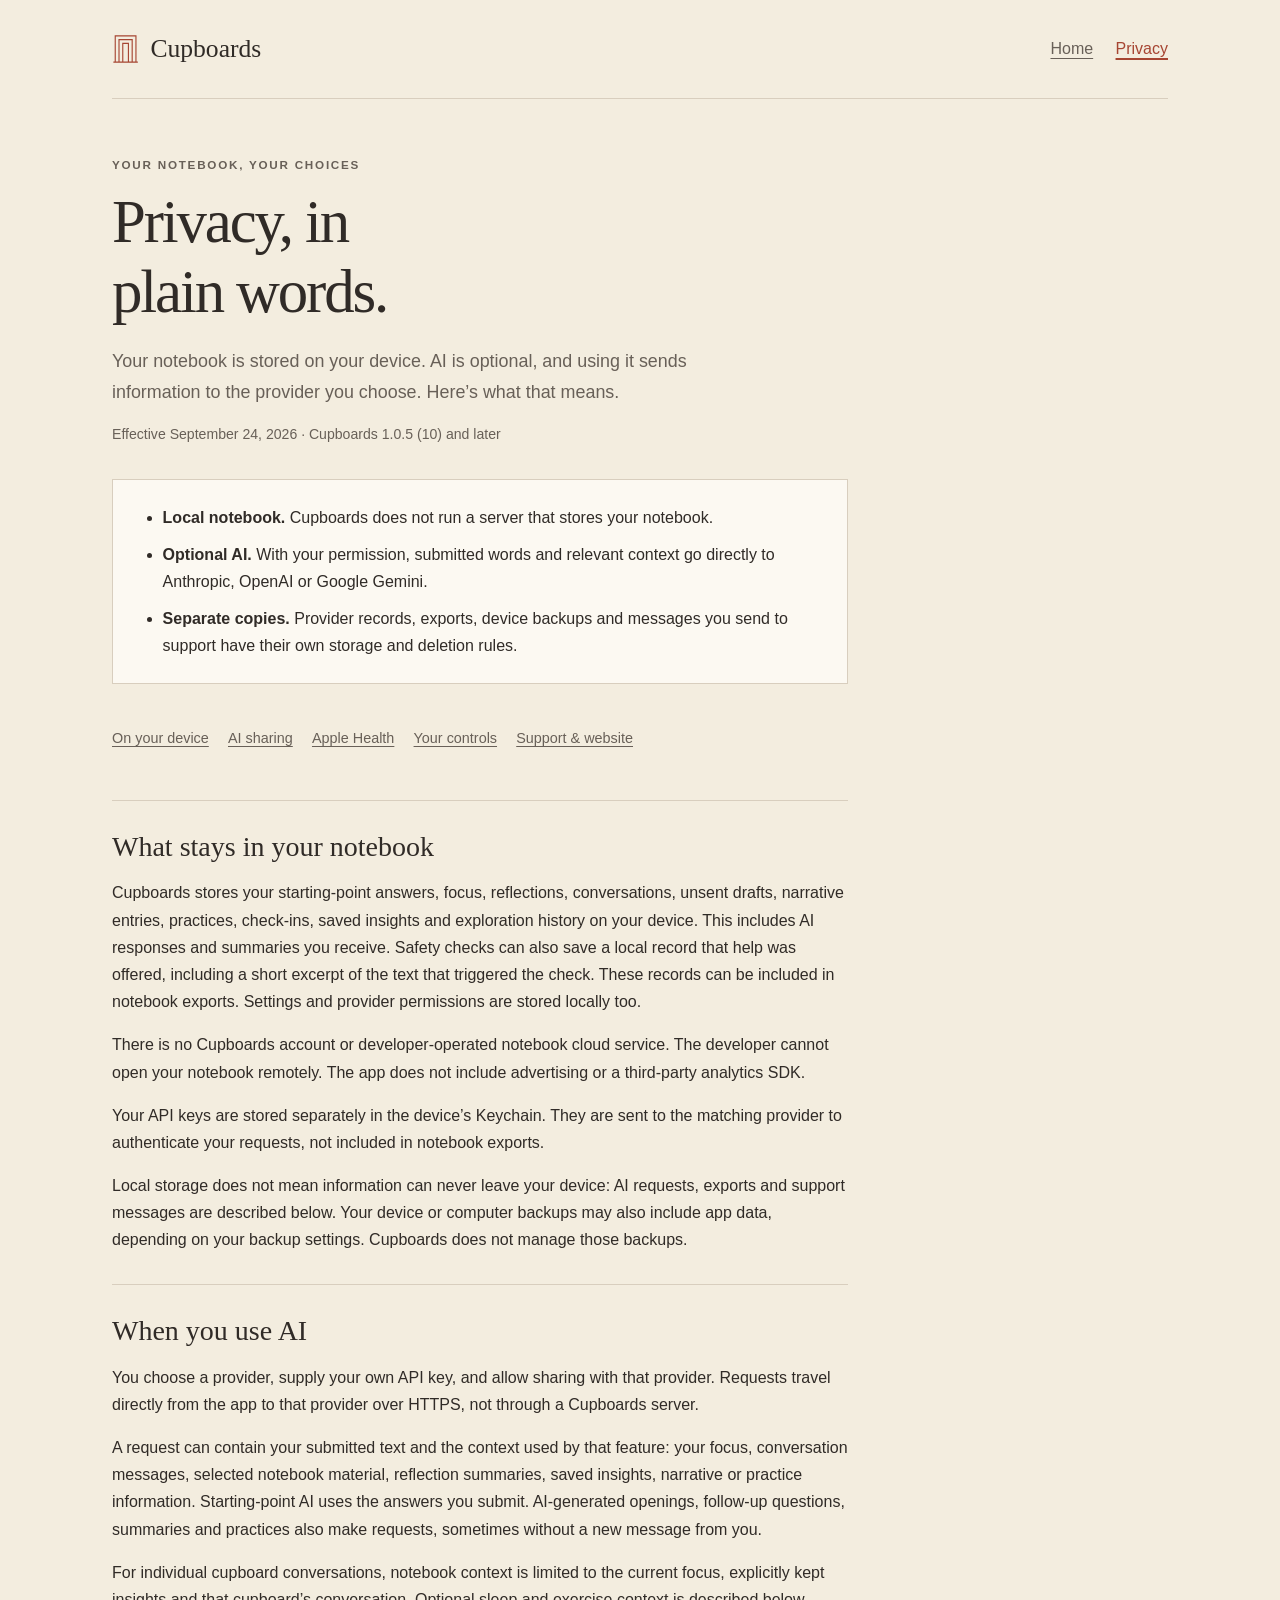
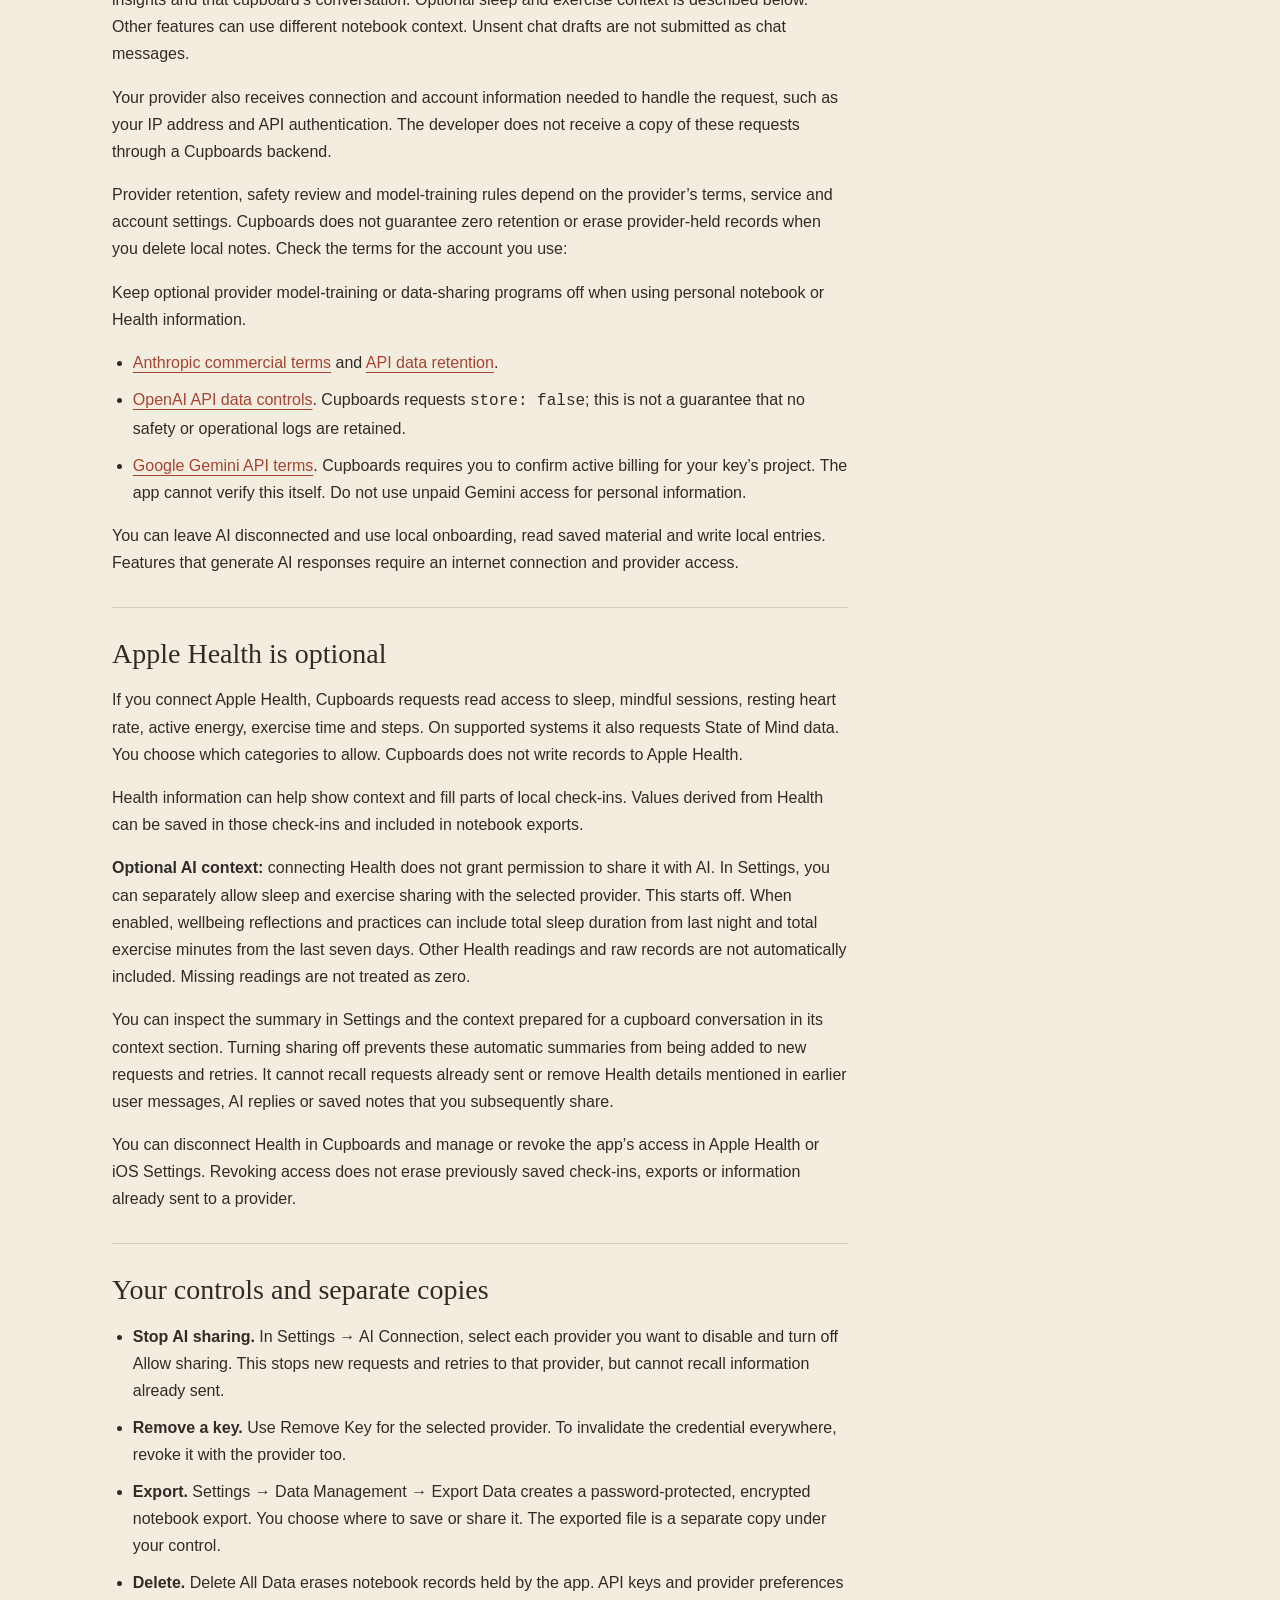
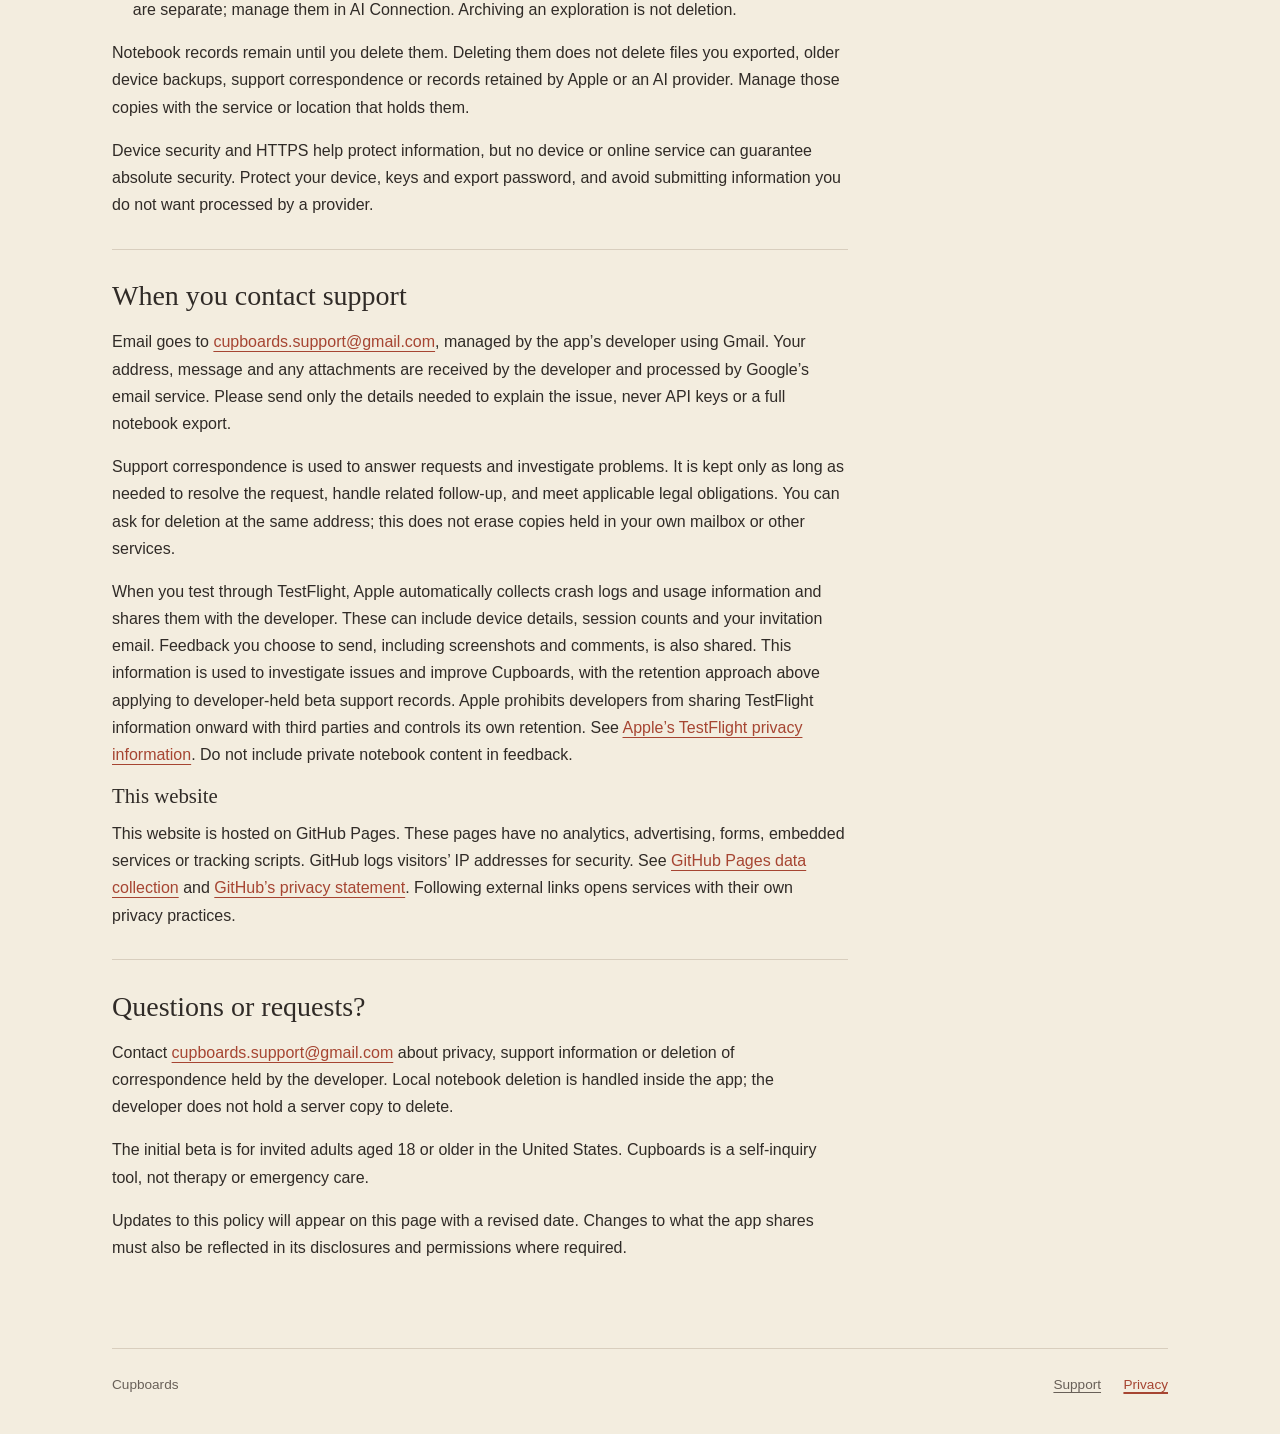
==== privacy.html @ 1234ba88 "Publish Cupboards information, privacy and support pages" ====
<!doctype html>
<html lang="en">
<head>
  <meta charset="utf-8">
  <meta name="viewport" content="width=device-width, initial-scale=1">
  <meta name="robots" content="noindex, nofollow">
  <meta name="description" content="How Cupboards handles your notebook, AI requests, Apple Health, exports and support messages.">
  <title>Privacy · Cupboards</title>
  <link rel="stylesheet" href="styles.css">
</head>
<body>
  <a class="skip" href="#main">Skip to content</a>
  <header class="site-header shell">
    <a class="brand" href="index.html"><svg viewBox="0 0 28 34" fill="none" aria-hidden="true"><path d="M3 31V3h22v28M7 31V7h14v24M11 31V11h6v20M1 31h26" stroke="currentColor" stroke-width="1.2"/></svg>Cupboards</a>
    <nav aria-label="Main"><a href="index.html">Home</a><a href="privacy.html" aria-current="page">Privacy</a></nav>
  </header>
  <main id="main" class="shell" tabindex="-1">
    <article class="reading policy">
      <p class="eyebrow">Your notebook, your choices</p>
      <h1>Privacy, in plain words.</h1>
      <p class="intro">Your notebook is stored on your device. AI is optional, and using it sends information to the provider you choose. Here’s what that means.</p>
      <p class="small">Effective September 24, 2026 · Cupboards 1.0.5 (10) and later</p>
      <div class="summary" aria-label="Privacy summary">
        <ul>
          <li><strong>Local notebook.</strong> Cupboards does not run a server that stores your notebook.</li>
          <li><strong>Optional AI.</strong> With your permission, submitted words and relevant context go directly to Anthropic, OpenAI or Google Gemini.</li>
          <li><strong>Separate copies.</strong> Provider records, exports, device backups and messages you send to support have their own storage and deletion rules.</li>
        </ul>
      </div>
      <nav class="toc" aria-label="Privacy sections"><a href="#notebook">On your device</a><a href="#ai">AI sharing</a><a href="#health">Apple Health</a><a href="#controls">Your controls</a><a href="#support">Support &amp; website</a></nav>

      <section id="notebook">
        <h2>What stays in your notebook</h2>
        <p>Cupboards stores your starting-point answers, focus, reflections, conversations, unsent drafts, narrative entries, practices, check-ins, saved insights and exploration history on your device. This includes AI responses and summaries you receive. Safety checks can also save a local record that help was offered, including a short excerpt of the text that triggered the check. These records can be included in notebook exports. Settings and provider permissions are stored locally too.</p>
        <p>There is no Cupboards account or developer-operated notebook cloud service. The developer cannot open your notebook remotely. The app does not include advertising or a third-party analytics SDK.</p>
        <p>Your API keys are stored separately in the device’s Keychain. They are sent to the matching provider to authenticate your requests, not included in notebook exports.</p>
        <p>Local storage does not mean information can never leave your device: AI requests, exports and support messages are described below. Your device or computer backups may also include app data, depending on your backup settings. Cupboards does not manage those backups.</p>
      </section>

      <section id="ai">
        <h2>When you use AI</h2>
        <p>You choose a provider, supply your own API key, and allow sharing with that provider. Requests travel directly from the app to that provider over HTTPS, not through a Cupboards server.</p>
        <p>A request can contain your submitted text and the context used by that feature: your focus, conversation messages, selected notebook material, reflection summaries, saved insights, narrative or practice information. Starting-point AI uses the answers you submit. AI-generated openings, follow-up questions, summaries and practices also make requests, sometimes without a new message from you.</p>
        <p>For individual cupboard conversations, notebook context is limited to the current focus, explicitly kept insights and that cupboard’s conversation. Optional sleep and exercise context is described below. Other features can use different notebook context. Unsent chat drafts are not submitted as chat messages.</p>
        <p>Your provider also receives connection and account information needed to handle the request, such as your IP address and API authentication. The developer does not receive a copy of these requests through a Cupboards backend.</p>
        <p>Provider retention, safety review and model-training rules depend on the provider’s terms, service and account settings. Cupboards does not guarantee zero retention or erase provider-held records when you delete local notes. Check the terms for the account you use:</p>
        <p>Keep optional provider model-training or data-sharing programs off when using personal notebook or Health information.</p>
        <ul>
          <li><a href="https://www.anthropic.com/legal/commercial-terms">Anthropic commercial terms</a> and <a href="https://platform.claude.com/docs/en/manage-claude/api-and-data-retention">API data retention</a>.</li>
          <li><a href="https://developers.openai.com/api/docs/guides/your-data">OpenAI API data controls</a>. Cupboards requests <code>store: false</code>; this is not a guarantee that no safety or operational logs are retained.</li>
          <li><a href="https://ai.google.dev/gemini-api/terms">Google Gemini API terms</a>. Cupboards requires you to confirm active billing for your key’s project. The app cannot verify this itself. Do not use unpaid Gemini access for personal information.</li>
        </ul>
        <p>You can leave AI disconnected and use local onboarding, read saved material and write local entries. Features that generate AI responses require an internet connection and provider access.</p>
      </section>

      <section id="health">
        <h2>Apple Health is optional</h2>
        <p>If you connect Apple Health, Cupboards requests read access to sleep, mindful sessions, resting heart rate, active energy, exercise time and steps. On supported systems it also requests State of Mind data. You choose which categories to allow. Cupboards does not write records to Apple Health.</p>
        <p>Health information can help show context and fill parts of local check-ins. Values derived from Health can be saved in those check-ins and included in notebook exports.</p>
        <p><strong>Optional AI context:</strong> connecting Health does not grant permission to share it with AI. In Settings, you can separately allow sleep and exercise sharing with the selected provider. This starts off. When enabled, wellbeing reflections and practices can include total sleep duration from last night and total exercise minutes from the last seven days. Other Health readings and raw records are not automatically included. Missing readings are not treated as zero.</p>
        <p>You can inspect the summary in Settings and the context prepared for a cupboard conversation in its context section. Turning sharing off prevents these automatic summaries from being added to new requests and retries. It cannot recall requests already sent or remove Health details mentioned in earlier user messages, AI replies or saved notes that you subsequently share.</p>
        <p>You can disconnect Health in Cupboards and manage or revoke the app’s access in Apple Health or iOS Settings. Revoking access does not erase previously saved check-ins, exports or information already sent to a provider.</p>
      </section>

      <section id="controls">
        <h2>Your controls and separate copies</h2>
        <ul>
          <li><strong>Stop AI sharing.</strong> In Settings → AI Connection, select each provider you want to disable and turn off Allow sharing. This stops new requests and retries to that provider, but cannot recall information already sent.</li>
          <li><strong>Remove a key.</strong> Use Remove Key for the selected provider. To invalidate the credential everywhere, revoke it with the provider too.</li>
          <li><strong>Export.</strong> Settings → Data Management → Export Data creates a password-protected, encrypted notebook export. You choose where to save or share it. The exported file is a separate copy under your control.</li>
          <li><strong>Delete.</strong> Delete All Data erases notebook records held by the app. API keys and provider preferences are separate; manage them in AI Connection. Archiving an exploration is not deletion.</li>
        </ul>
        <p>Notebook records remain until you delete them. Deleting them does not delete files you exported, older device backups, support correspondence or records retained by Apple or an AI provider. Manage those copies with the service or location that holds them.</p>
        <p>Device security and HTTPS help protect information, but no device or online service can guarantee absolute security. Protect your device, keys and export password, and avoid submitting information you do not want processed by a provider.</p>
      </section>

      <section id="support">
        <h2>When you contact support</h2>
        <p>Email goes to <a href="mailto:cupboards.support@gmail.com">cupboards.support@gmail.com</a>, managed by the app’s developer using Gmail. Your address, message and any attachments are received by the developer and processed by Google’s email service. Please send only the details needed to explain the issue, never API keys or a full notebook export.</p>
        <p>Support correspondence is used to answer requests and investigate problems. It is kept only as long as needed to resolve the request, handle related follow-up, and meet applicable legal obligations. You can ask for deletion at the same address; this does not erase copies held in your own mailbox or other services.</p>
        <p>When you test through TestFlight, Apple automatically collects crash logs and usage information and shares them with the developer. These can include device details, session counts and your invitation email. Feedback you choose to send, including screenshots and comments, is also shared. This information is used to investigate issues and improve Cupboards, with the retention approach above applying to developer-held beta support records. Apple prohibits developers from sharing TestFlight information onward with third parties and controls its own retention. See <a href="https://www.apple.com/legal/privacy/data/en/test-flight/">Apple’s TestFlight privacy information</a>. Do not include private notebook content in feedback.</p>
        <h3>This website</h3>
        <p>This website is hosted on GitHub Pages. These pages have no analytics, advertising, forms, embedded services or tracking scripts. GitHub logs visitors’ IP addresses for security. See <a href="https://docs.github.com/en/pages/getting-started-with-github-pages/what-is-github-pages#data-collection">GitHub Pages data collection</a> and <a href="https://docs.github.com/en/site-policy/privacy-policies/github-general-privacy-statement">GitHub’s privacy statement</a>. Following external links opens services with their own privacy practices.</p>
      </section>

      <section id="contact">
        <h2>Questions or requests?</h2>
        <p>Contact <a href="mailto:cupboards.support@gmail.com">cupboards.support@gmail.com</a> about privacy, support information or deletion of correspondence held by the developer. Local notebook deletion is handled inside the app; the developer does not hold a server copy to delete.</p>
        <p>The initial beta is for invited adults aged 18 or older in the United States. Cupboards is a self-inquiry tool, not therapy or emergency care.</p>
        <p>Updates to this policy will appear on this page with a revised date. Changes to what the app shares must also be reflected in its disclosures and permissions where required.</p>
      </section>
    </article>
  </main>
  <footer class="shell"><span>Cupboards</span><nav aria-label="Footer"><a href="support.html">Support</a><a href="privacy.html" aria-current="page">Privacy</a></nav></footer>
</body>
</html>
---- styles.css ----
:root {
  color-scheme: light;
  --paper: #f3eddf;
  --sheet: #fcf9f2;
  --ink: #302b27;
  --muted: #686058;
  --thread: #a64532;
  --line: #d8cebe;
  font-family: -apple-system, BlinkMacSystemFont, "Segoe UI", sans-serif;
  color: var(--ink);
  background: var(--paper);
  font-synthesis: none;
}
* { box-sizing: border-box; }
body { margin: 0; font-size: 1rem; line-height: 1.7; }
a { color: var(--thread); text-underline-offset: .22em; overflow-wrap: anywhere; }
a:hover { text-decoration-thickness: 2px; }
:focus-visible { outline: 3px solid var(--thread); outline-offset: 5px; }
.skip { position: absolute; top: -8rem; left: 1rem; background: var(--sheet); padding: .7rem; z-index: 2; }
.skip:focus { top: 1rem; }
.shell { width: min(100% - 3rem, 66rem); margin-inline: auto; }
.draft { background: #e7ddd0; border-bottom: 1px solid var(--line); padding: .6rem 1.5rem; text-align: center; font-size: .82rem; }
.site-header { display: flex; align-items: center; justify-content: space-between; gap: 1rem; padding-block: 1.6rem; border-bottom: 1px solid var(--line); }
.brand { display: inline-flex; align-items: center; gap: .7rem; font: 1.6rem Georgia, serif; text-decoration: none; color: var(--ink); }
.brand svg { width: 1.7rem; height: 2rem; color: var(--thread); flex-shrink: 0; }
nav { display: flex; flex-wrap: wrap; gap: .3rem 1.4rem; }
nav a { display: inline-block; padding-block: .6rem; color: var(--muted); }
nav a[aria-current="page"] { color: var(--thread); text-decoration-thickness: 2px; }
main { padding-block: 3.5rem; }
.eyebrow { color: var(--muted); text-transform: uppercase; letter-spacing: .15em; font-size: .73rem; font-weight: 650; margin: 0 0 .8rem; }
h1, h2, h3 { font-family: Georgia, "Times New Roman", serif; font-weight: 400; line-height: 1.15; text-wrap: balance; }
h1 { font-size: clamp(2.4rem, 6vw, 3.8rem); letter-spacing: -.035em; margin: 0 0 1.2rem; max-width: 16ch; }
h2 { font-size: 1.75rem; margin: 0 0 1rem; }
h3 { font-size: 1.3rem; margin: 0 0 .75rem; }
p { margin: 0 0 1rem; }
p:last-child { margin-bottom: 0; }
.intro { font-size: 1.12rem; max-width: 39rem; color: var(--muted); }
.landing-intro { padding-block: 3rem 4.5rem; max-width: 46rem; }
.landing-intro h1 { max-width: 19ch; font-size: clamp(2.7rem, 6vw, 4.4rem); }
.landing-intro .intro { max-width: 36rem; }
.journey { border-top: 1px solid var(--line); padding-block: 1rem 2.5rem; }
.journey h2 { font-size: 1.4rem; }
.landing-note { color: var(--muted); font-size: .86rem; margin-top: 1rem; }
.support-page { max-width: 46rem; }
.support-page h1 { font-size: 2.4rem; }
.small { font-size: .88rem; color: var(--muted); }
.section { padding-block: 2.3rem; border-top: 1px solid var(--line); }
.steps { display: grid; grid-template-columns: repeat(3, 1fr); gap: 1.6rem; margin-top: 1.7rem; }
.step-number { display: block; color: var(--thread); font: italic 1.15rem Georgia, serif; margin-bottom: .7rem; }
.steps p { color: var(--muted); font-size: .95rem; }
.reading { max-width: 46rem; }
.summary { background: var(--sheet); border: 1px solid var(--line); padding: 1.5rem 1.8rem; margin-block: 2rem; }
.summary ul { padding-left: 1.25rem; margin: 0; }
.summary li + li { margin-top: .6rem; }
.review-note { border-left: 3px solid var(--thread); background: #ebe1d3; padding: 1rem 1.3rem; margin-block: 1.5rem; font-size: .93rem; }
.toc { margin-block: 1.5rem 2.5rem; display: flex; flex-wrap: wrap; gap: .4rem 1.2rem; font-size: .9rem; }
.policy section { padding-block: 1.9rem; border-top: 1px solid var(--line); scroll-margin-top: 1rem; }
.policy ul { padding-left: 1.3rem; }
.policy li + li { margin-top: .6rem; }
details { border-bottom: 1px solid var(--line); padding: 1rem 0; }
summary { cursor: pointer; font-weight: 600; padding: .25rem; }
details p { margin: .9rem .25rem .3rem; max-width: 45rem; }
.safety { padding: 1.4rem 0; max-width: 48rem; color: var(--muted); font-size: .9rem; }
footer { border-top: 1px solid var(--line); padding-block: 1.5rem 2.5rem; display: flex; flex-wrap: wrap; justify-content: space-between; gap: 1rem; font-size: .85rem; color: var(--muted); }
footer nav { margin-left: auto; }
footer nav a { padding-block: 0; }
.draft-status { flex-basis: 100%; color: var(--muted); font-size: .75rem; }
@media (max-width: 640px) {
  .shell { width: min(100% - 2rem, 66rem); }
  .site-header { align-items: flex-start; flex-wrap: wrap; padding-block: 1rem; }
  .brand { font-size: 1.4rem; }
  nav { gap: 1rem; }
  main { padding-block: 2.2rem; }
  .landing-intro { padding-block: 1.5rem 3rem; }
  .landing-intro h1 { font-size: 2.7rem; }
  .landing .site-header > .small { font-size: .75rem; }
  .steps { grid-template-columns: 1fr; gap: 1.4rem; }
  .summary { padding: 1.3rem; }
  h1 { font-size: 2.65rem; }
}
@media print {
  body { background: white; color: black; }
  .shell { width: 100%; }
  nav, .skip, .toc { display: none; }
  main { padding-block: 1rem; }
  .policy section { break-inside: avoid; }
}
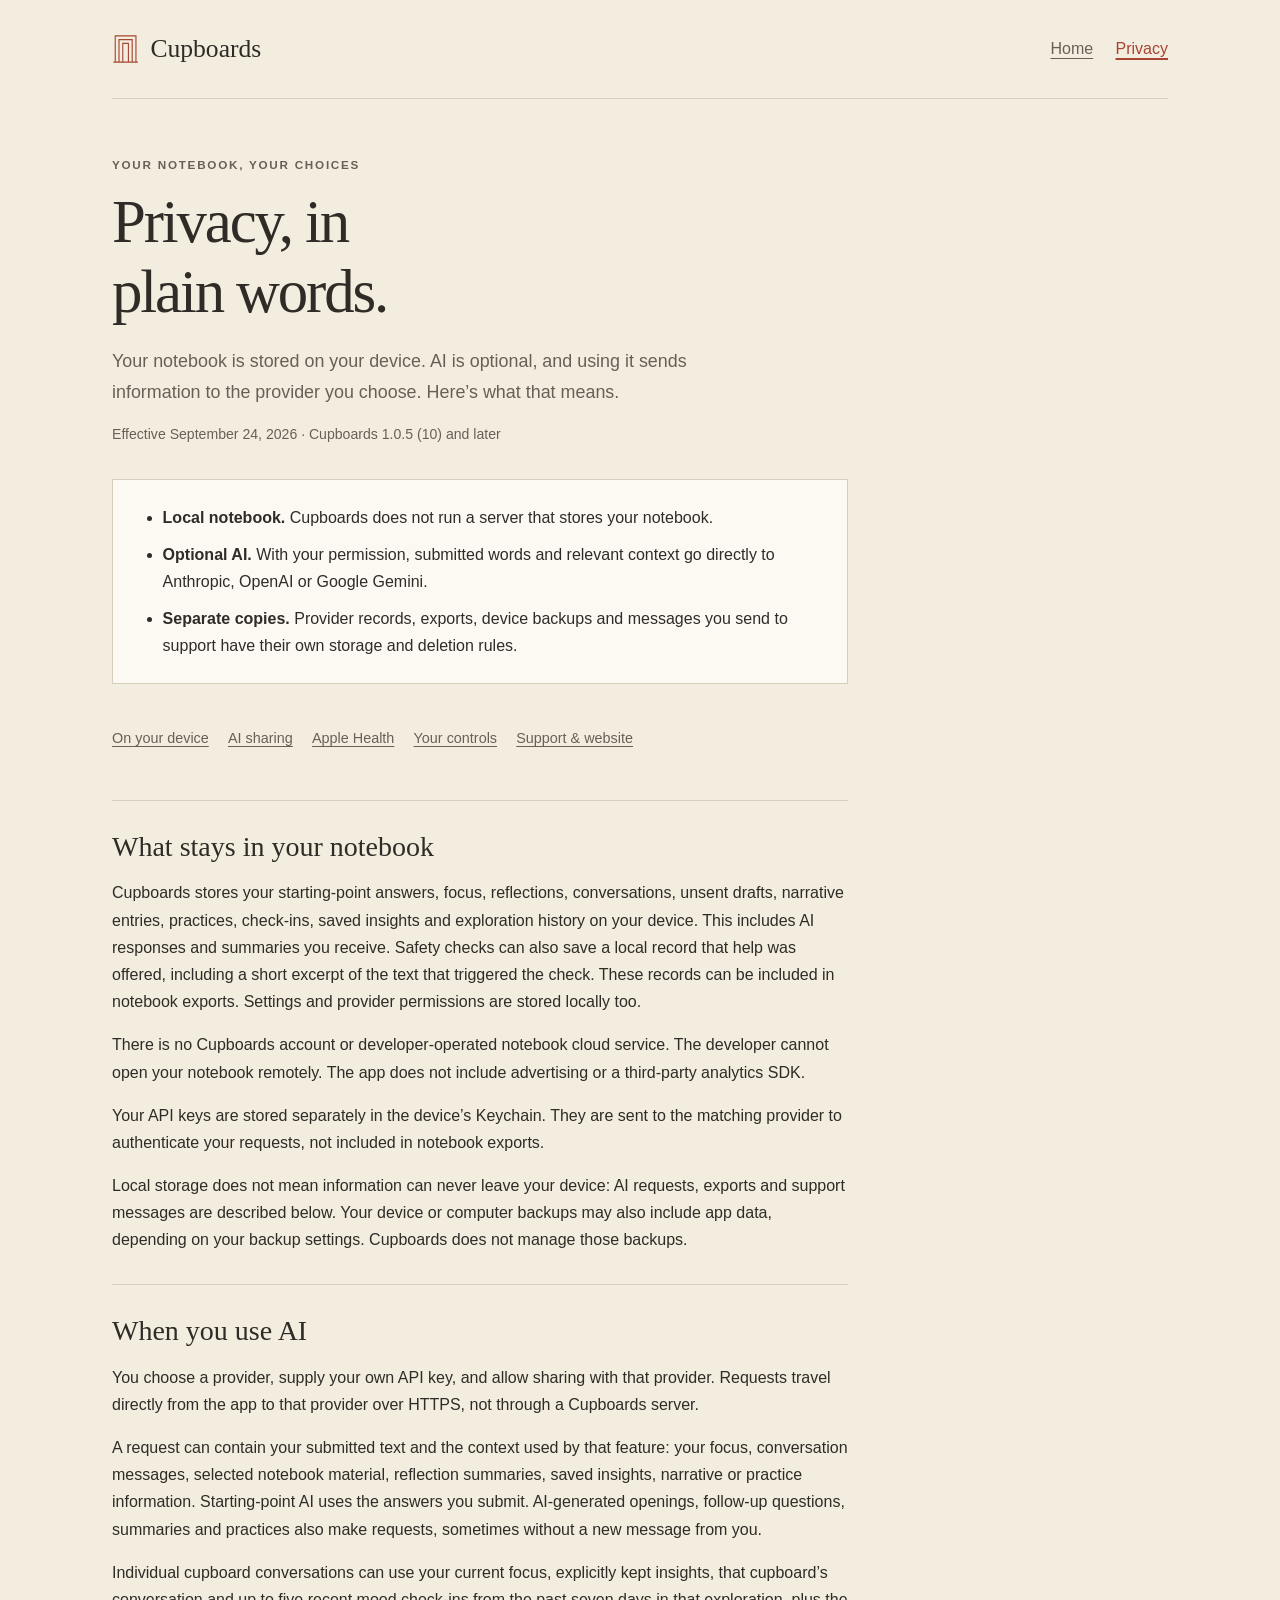
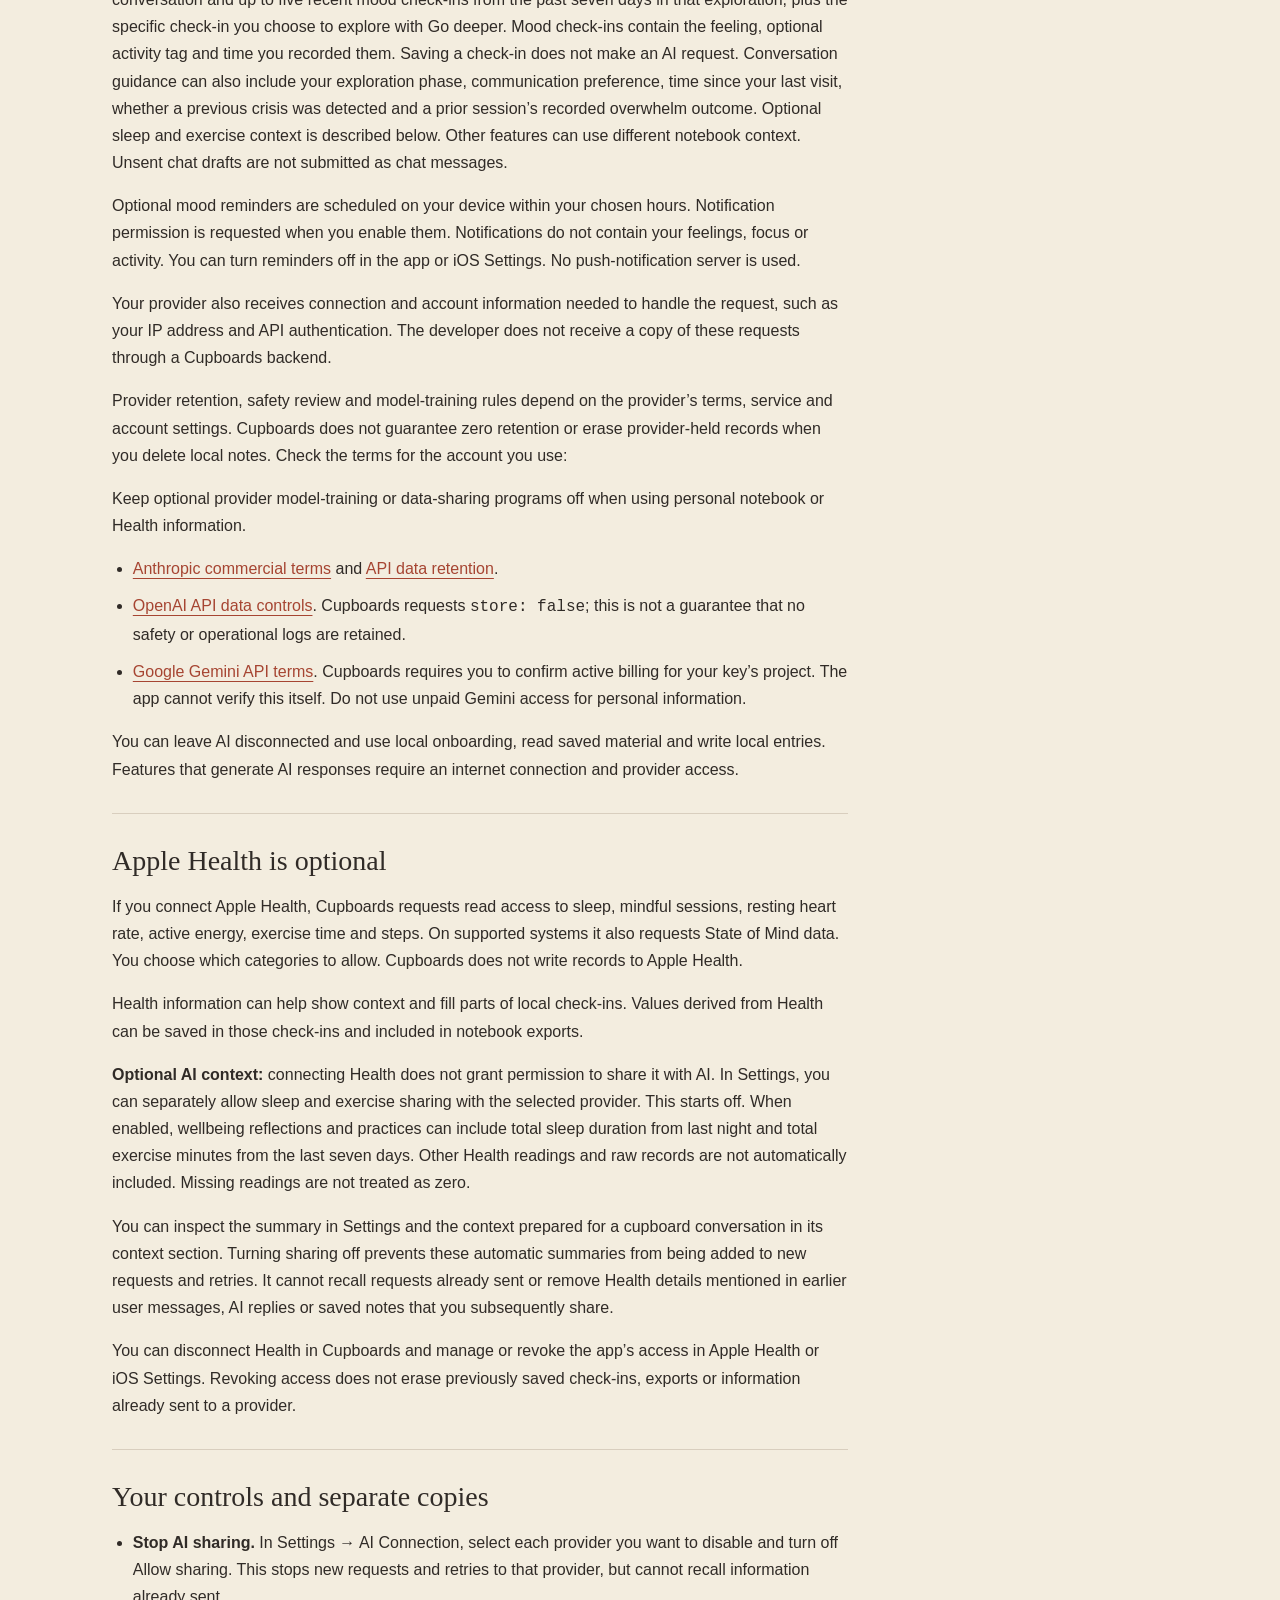
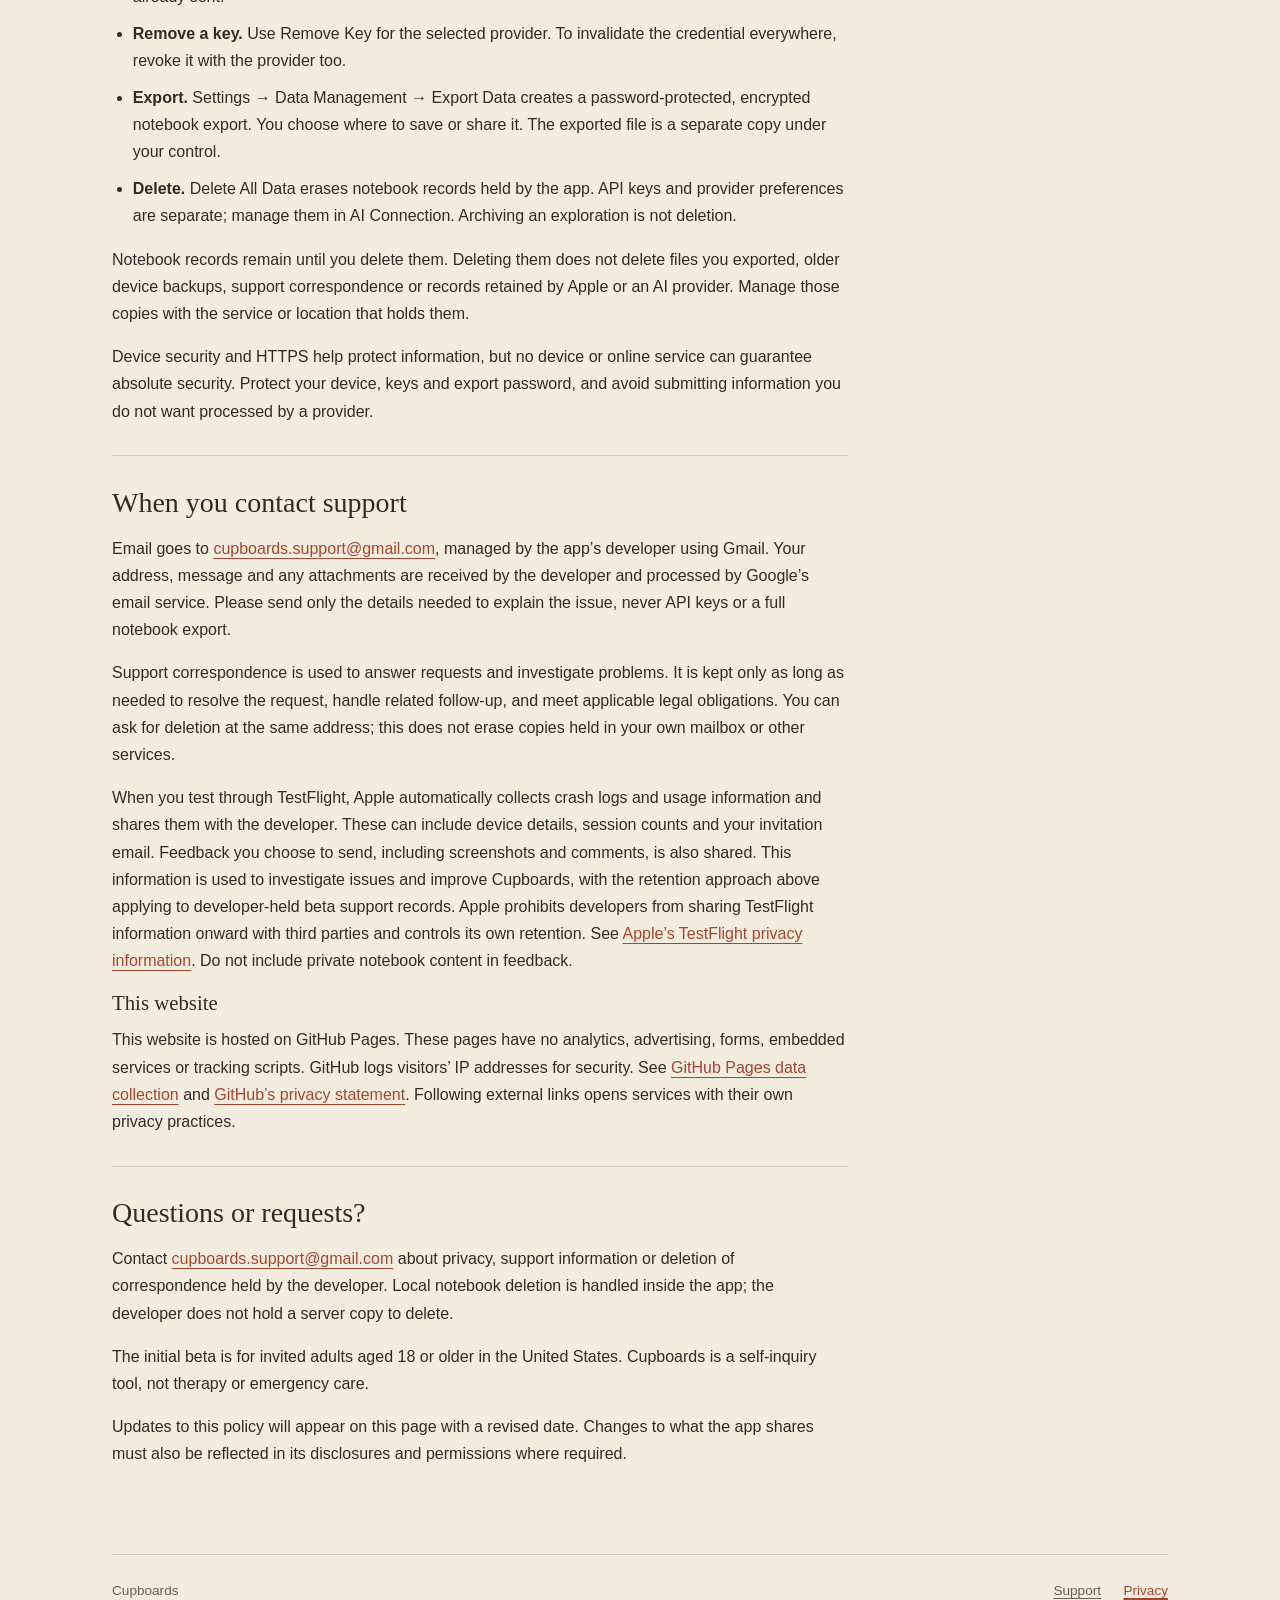
==== commit e1e38cda: "Disclose mood check-in and conversation guidance context" ====
--- a/privacy.html
+++ b/privacy.html
@@ -41,7 +41,8 @@
         <h2>When you use AI</h2>
         <p>You choose a provider, supply your own API key, and allow sharing with that provider. Requests travel directly from the app to that provider over HTTPS, not through a Cupboards server.</p>
         <p>A request can contain your submitted text and the context used by that feature: your focus, conversation messages, selected notebook material, reflection summaries, saved insights, narrative or practice information. Starting-point AI uses the answers you submit. AI-generated openings, follow-up questions, summaries and practices also make requests, sometimes without a new message from you.</p>
-        <p>For individual cupboard conversations, notebook context is limited to the current focus, explicitly kept insights and that cupboard’s conversation. Optional sleep and exercise context is described below. Other features can use different notebook context. Unsent chat drafts are not submitted as chat messages.</p>
+        <p>Individual cupboard conversations can use your current focus, explicitly kept insights, that cupboard’s conversation and up to five recent mood check-ins from the past seven days in that exploration, plus the specific check-in you choose to explore with Go deeper. Mood check-ins contain the feeling, optional activity tag and time you recorded them. Saving a check-in does not make an AI request. Conversation guidance can also include your exploration phase, communication preference, time since your last visit, whether a previous crisis was detected and a prior session’s recorded overwhelm outcome. Optional sleep and exercise context is described below. Other features can use different notebook context. Unsent chat drafts are not submitted as chat messages.</p>
+        <p>Optional mood reminders are scheduled on your device within your chosen hours. Notification permission is requested when you enable them. Notifications do not contain your feelings, focus or activity. You can turn reminders off in the app or iOS Settings. No push-notification server is used.</p>
         <p>Your provider also receives connection and account information needed to handle the request, such as your IP address and API authentication. The developer does not receive a copy of these requests through a Cupboards backend.</p>
         <p>Provider retention, safety review and model-training rules depend on the provider’s terms, service and account settings. Cupboards does not guarantee zero retention or erase provider-held records when you delete local notes. Check the terms for the account you use:</p>
         <p>Keep optional provider model-training or data-sharing programs off when using personal notebook or Health information.</p>
